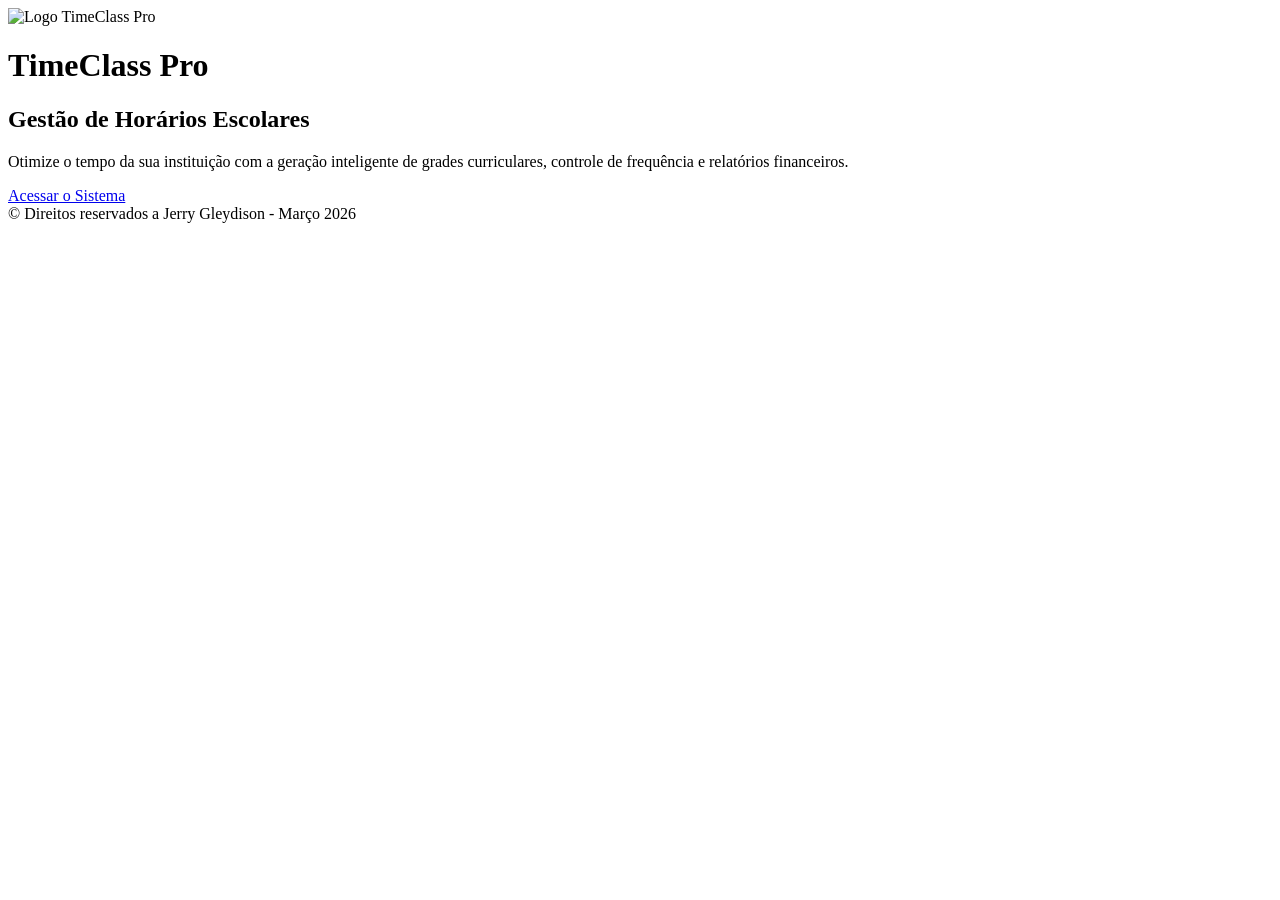
==== index.html @ b8c6cc27 "Add initial HTML structure for TimeClass PRO" ====
<!DOCTYPE html>
<html lang="pt-br">
<head>
    <meta charset="UTF-8">
    <meta name="viewport" content="width=device-width, initial-scale=1.0">
    <title>TimeClass PRO - Gestão Escolar Inteligente</title>
    <link rel="stylesheet" href="css/index.css">
    <link href="https://fonts.googleapis.com/css2?family=Inter:wght@400;600;700;800&display=swap" rel="stylesheet">
</head>
<body>
    <div class="main-wrapper">
        <div class="blob"></div>
        <div class="blob2"></div>

        <div class="glass-card">
            <img src="imagem/ICONE.png" class="brand-logo" alt="Logo TimeClass Pro">
            
            <h1 class="main-title"><span>TimeClass Pro</span></h1>
            <h2 class="subtitle">Gestão de Horários Escolares</h2>
            
            <p class="description">
                Otimize o tempo da sua instituição com a geração inteligente de grades curriculares, controle de frequência e relatórios financeiros.
            </p>
            
            <a href="login.html" class="btn-main">Acessar o Sistema</a>
            
            <footer>
                &copy; Direitos reservados a Jerry Gleydison - Março 2026
            </footer>
        </div>
    </div>
</body>
</html>
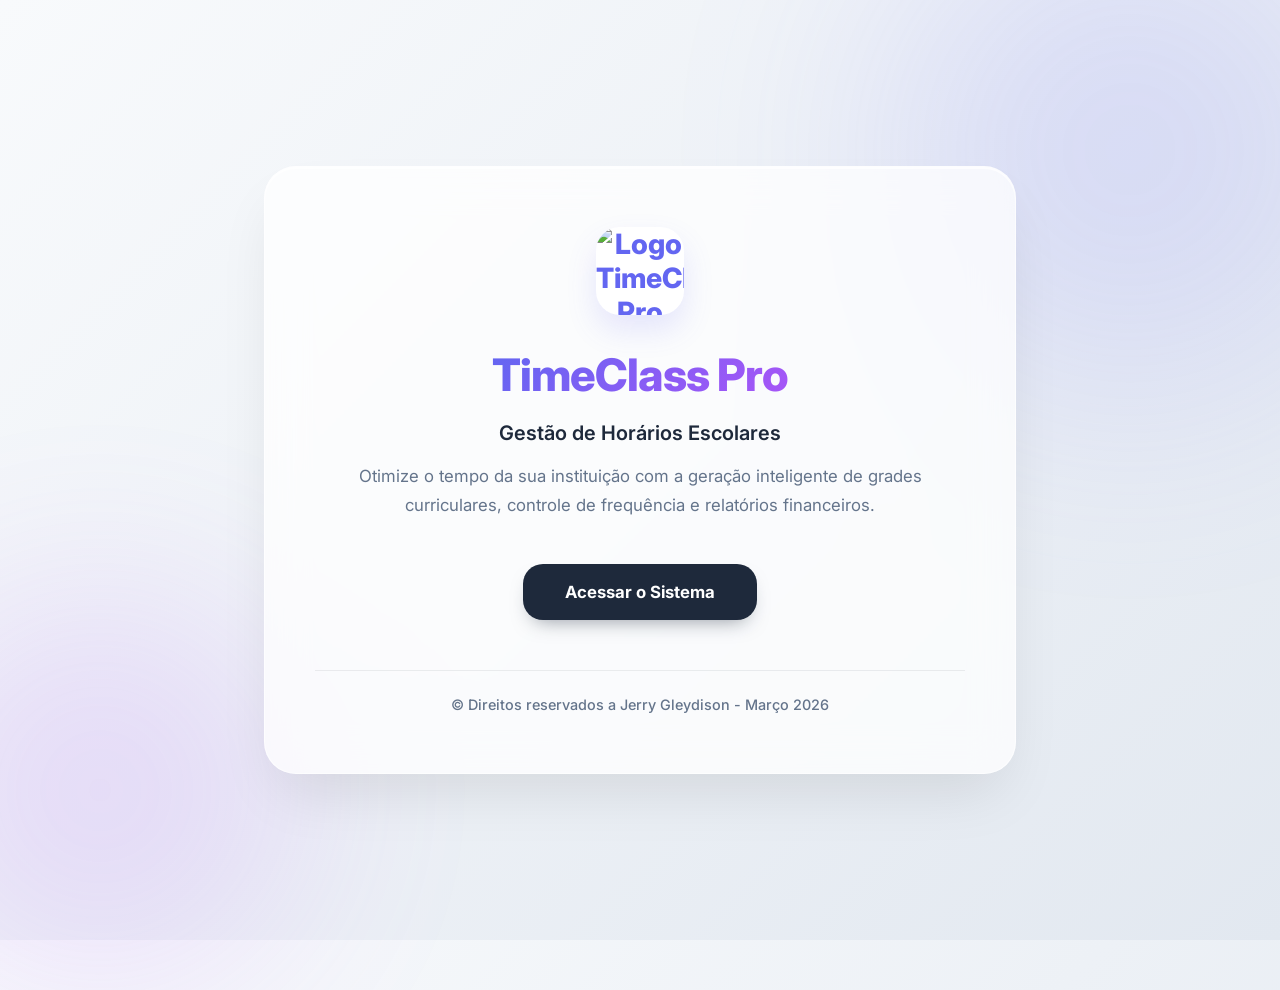
==== commit d61a0d39: "Update index.html" ====
--- a/index.html
+++ b/index.html
@@ -13,7 +13,7 @@
         <div class="blob2"></div>
 
         <div class="glass-card">
-            <img src="imagem/ICONE.png" class="brand-logo" alt="Logo TimeClass Pro">
+            <img src="imagem/IMG-20260407-WA0005.png" class="brand-logo" alt="Logo TimeClass Pro">
             
             <h1 class="main-title"><span>TimeClass Pro</span></h1>
             <h2 class="subtitle">Gestão de Horários Escolares</h2>
--- a/css/index.css
+++ b/css/index.css
@@ -0,0 +1,214 @@
+/* css/index.css */
+:root {
+    --primary: #6366f1;
+    --accent: #a855f7;
+    --text-dark: #1e293b;
+    --text-light: #64748b;
+    --glass: rgba(255, 255, 255, 0.75);
+}
+
+body {
+    background: linear-gradient(135deg, #f8fafc 0%, #e2e8f0 100%);
+    min-height: 100vh;
+    display: flex;
+    align-items: center;
+    justify-content: center;
+    overflow: hidden;
+    margin: 0;
+    font-family: 'Inter', sans-serif;
+}
+
+.main-wrapper {
+    position: relative;
+    width: 100%;
+    height: 100vh;
+    display: flex;
+    align-items: center;
+    justify-content: center;
+    padding: 20px;
+    z-index: 1;
+}
+
+/* Animações Flutuantes para o Fundo */
+@keyframes float1 {
+    0% { transform: translate(0, 0) scale(1); }
+    50% { transform: translate(30px, -30px) scale(1.05); }
+    100% { transform: translate(0, 0) scale(1); }
+}
+
+@keyframes float2 {
+    0% { transform: translate(0, 0) scale(1); }
+    50% { transform: translate(-30px, 30px) scale(0.95); }
+    100% { transform: translate(0, 0) scale(1); }
+}
+
+.blob {
+    position: absolute;
+    width: 500px;
+    height: 500px;
+    background: var(--primary);
+    filter: blur(120px);
+    border-radius: 50%;
+    z-index: -1;
+    top: -100px;
+    right: -100px;
+    opacity: 0.15;
+    animation: float1 15s ease-in-out infinite;
+}
+
+.blob2 {
+    position: absolute;
+    width: 400px;
+    height: 400px;
+    background: var(--accent);
+    filter: blur(100px);
+    border-radius: 50%;
+    z-index: -1;
+    bottom: -50px;
+    left: -100px;
+    opacity: 0.15;
+    animation: float2 18s ease-in-out infinite;
+}
+
+/* Animação de Entrada do Cartão */
+@keyframes slideUpFade {
+    from { 
+        opacity: 0; 
+        transform: translateY(40px); 
+    }
+    to { 
+        opacity: 1; 
+        transform: translateY(0); 
+    }
+}
+
+.glass-card {
+    background: var(--glass);
+    backdrop-filter: blur(20px);
+    -webkit-backdrop-filter: blur(20px);
+    border: 1px solid rgba(255, 255, 255, 0.6);
+    /* Reflexo interno no topo para maior realismo de vidro */
+    box-shadow: 0 30px 60px -15px rgba(0, 0, 0, 0.1), inset 0 2px 0 rgba(255, 255, 255, 0.7);
+    border-radius: 32px;
+    padding: 60px 50px;
+    width: 100%;
+    max-width: 650px;
+    text-align: center;
+    animation: slideUpFade 0.8s cubic-bezier(0.16, 1, 0.3, 1) forwards;
+}
+
+.brand-logo {
+    width: 88px;
+    height: 88px;
+    background: #ffffff;
+    border-radius: 24px;
+    display: flex;
+    align-items: center;
+    justify-content: center;
+    margin: 0 auto 35px;
+    box-shadow: 0 15px 30px rgba(99, 102, 241, 0.15);
+    font-weight: 800;
+    color: var(--primary);
+    font-size: 1.75rem;
+    transition: transform 0.3s ease;
+}
+
+.brand-logo:hover {
+    transform: scale(1.05) rotate(-5deg);
+}
+
+.main-title {
+    font-size: 2.8rem;
+    font-weight: 800;
+    margin-bottom: 20px;
+    color: var(--text-dark);
+    line-height: 1.15;
+    letter-spacing: -0.02em;
+}
+
+.main-title span {
+    background: linear-gradient(135deg, var(--primary), var(--accent));
+    background-clip: text;
+    -webkit-background-clip: text;
+    -webkit-text-fill-color: transparent;
+}
+
+.subtitle {
+    font-size: 1.25rem;
+    font-weight: 600;
+    color: var(--text-dark);
+    margin-bottom: 16px;
+}
+
+.description {
+    color: var(--text-light);
+    font-size: 1.05rem;
+    margin-bottom: 45px;
+    line-height: 1.7;
+    max-width: 90%;
+    margin-left: auto;
+    margin-right: auto;
+}
+
+.btn-main {
+    background: var(--text-dark);
+    color: #ffffff;
+    padding: 18px 42px;
+    border-radius: 20px;
+    text-decoration: none;
+    font-weight: 700;
+    font-size: 1.05rem;
+    transition: all 0.3s cubic-bezier(0.4, 0, 0.2, 1);
+    display: inline-block;
+    box-shadow: 0 10px 20px -10px rgba(30, 41, 59, 0.5);
+}
+
+.btn-main:hover {
+    background: var(--primary);
+    transform: translateY(-4px);
+    box-shadow: 0 20px 25px -10px rgba(99, 102, 241, 0.4);
+}
+
+footer {
+    margin-top: 50px;
+    color: var(--text-light);
+    font-size: 0.9rem;
+    border-top: 1px solid rgba(30, 41, 59, 0.08);
+    padding-top: 25px;
+    font-weight: 500;
+}
+
+/* Responsividade para Celulares */
+@media (max-width: 768px) {
+    .glass-card {
+        padding: 40px 25px;
+        border-radius: 28px;
+    }
+
+    .main-title {
+        font-size: 2.2rem;
+    }
+
+    .subtitle {
+        font-size: 1.15rem;
+    }
+
+    .description {
+        font-size: 0.95rem;
+        max-width: 100%;
+        margin-bottom: 35px;
+    }
+
+    .brand-logo {
+        width: 72px;
+        height: 72px;
+        margin-bottom: 25px;
+        font-size: 1.5rem;
+    }
+
+    .btn-main {
+        width: 100%;
+        padding: 16px 24px;
+        box-sizing: border-box;
+    }
+}
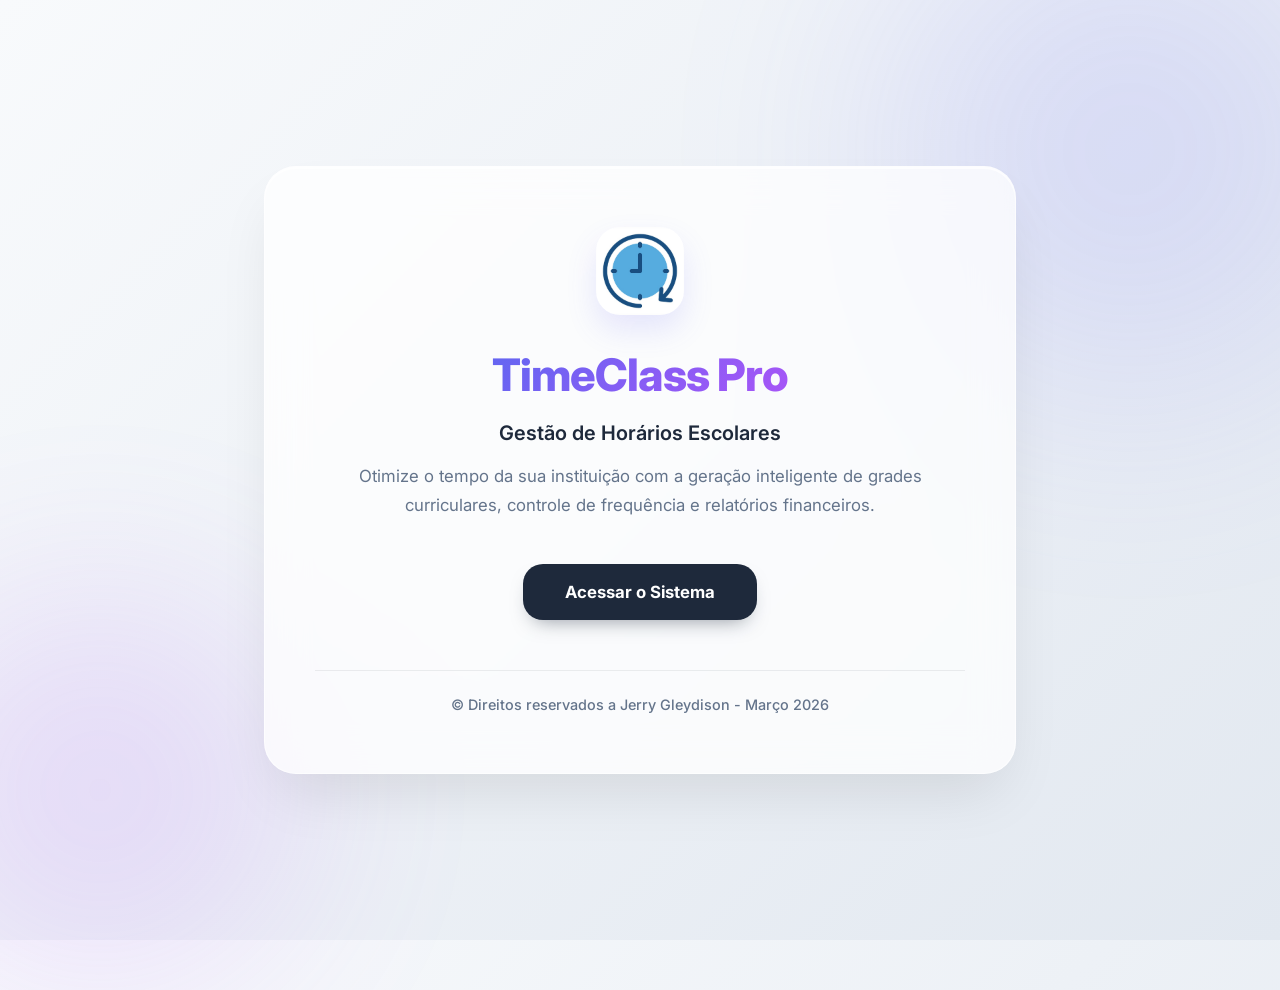
==== commit 95c0168d: "Update index.html" ====
--- a/index.html
+++ b/index.html
@@ -13,7 +13,7 @@
         <div class="blob2"></div>
 
         <div class="glass-card">
-            <img src="imagem/IMG-20260407-WA0005.png" class="brand-logo" alt="Logo TimeClass Pro">
+            <img src="imagem/IMG-20260407-WA0005.jpg" class="brand-logo" alt="Logo TimeClass Pro">
             
             <h1 class="main-title"><span>TimeClass Pro</span></h1>
             <h2 class="subtitle">Gestão de Horários Escolares</h2>
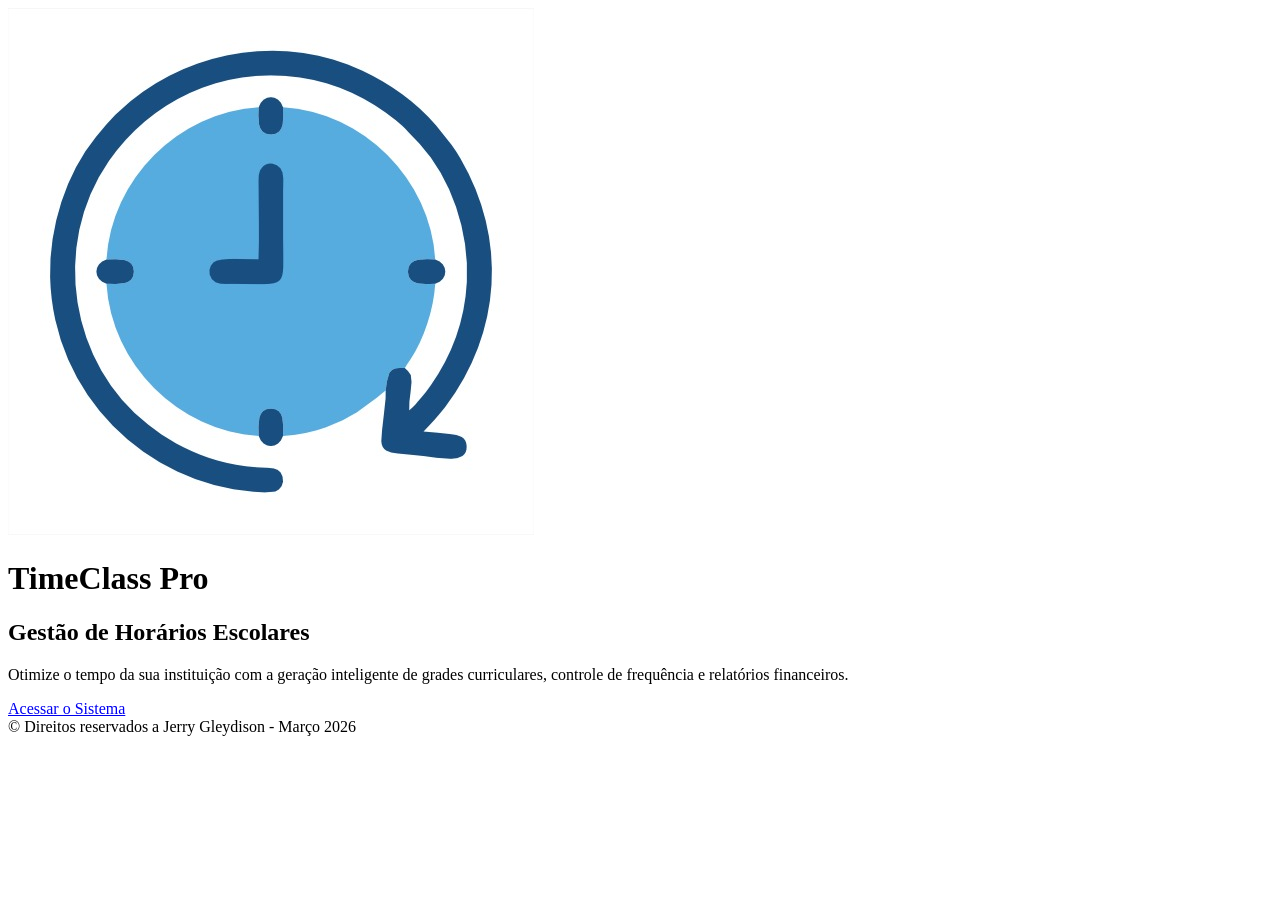
==== commit 4899b743: "Update index.html" ====
--- a/index.html
+++ b/index.html
@@ -4,7 +4,7 @@
     <meta charset="UTF-8">
     <meta name="viewport" content="width=device-width, initial-scale=1.0">
     <title>TimeClass PRO - Gestão Escolar Inteligente</title>
-    <link rel="stylesheet" href="css/index.css">
+    <link rel="stylesheet" href="CSS/index.css">
     <link href="https://fonts.googleapis.com/css2?family=Inter:wght@400;600;700;800&display=swap" rel="stylesheet">
 </head>
 <body>
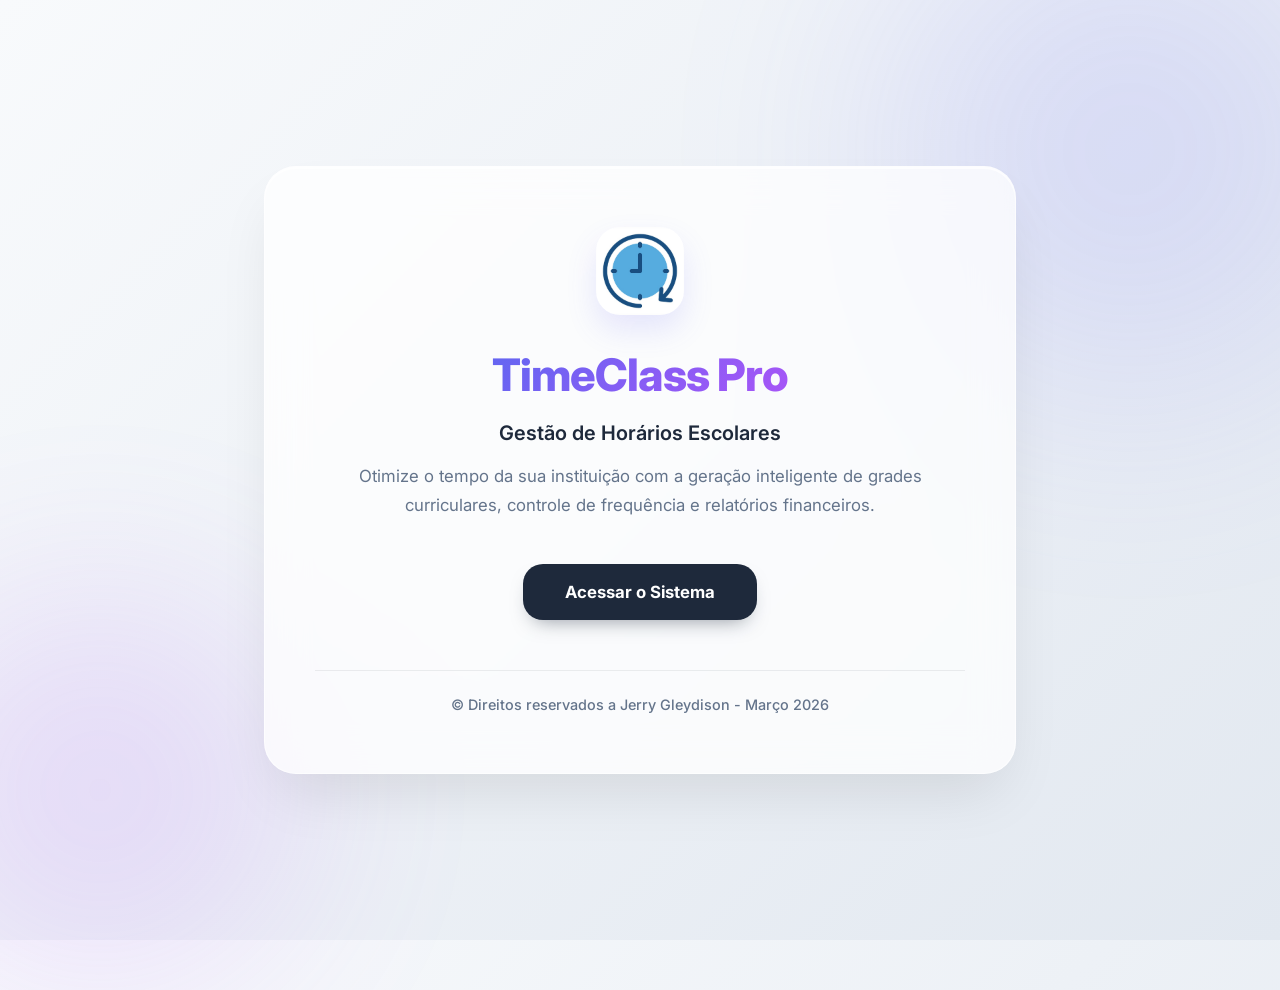
==== commit 210196ee: "Update index.html" ====
--- a/index.html
+++ b/index.html
@@ -4,7 +4,7 @@
     <meta charset="UTF-8">
     <meta name="viewport" content="width=device-width, initial-scale=1.0">
     <title>TimeClass PRO - Gestão Escolar Inteligente</title>
-    <link rel="stylesheet" href="CSS/index.css">
+    <link rel="stylesheet" href="css/index.css">
     <link href="https://fonts.googleapis.com/css2?family=Inter:wght@400;600;700;800&display=swap" rel="stylesheet">
 </head>
 <body>
--- a/css/index.css
+++ b/css/index.css
@@ -0,0 +1,214 @@
+/* css/index.css */
+:root {
+    --primary: #6366f1;
+    --accent: #a855f7;
+    --text-dark: #1e293b;
+    --text-light: #64748b;
+    --glass: rgba(255, 255, 255, 0.75);
+}
+
+body {
+    background: linear-gradient(135deg, #f8fafc 0%, #e2e8f0 100%);
+    min-height: 100vh;
+    display: flex;
+    align-items: center;
+    justify-content: center;
+    overflow: hidden;
+    margin: 0;
+    font-family: 'Inter', sans-serif;
+}
+
+.main-wrapper {
+    position: relative;
+    width: 100%;
+    height: 100vh;
+    display: flex;
+    align-items: center;
+    justify-content: center;
+    padding: 20px;
+    z-index: 1;
+}
+
+/* Animações Flutuantes para o Fundo */
+@keyframes float1 {
+    0% { transform: translate(0, 0) scale(1); }
+    50% { transform: translate(30px, -30px) scale(1.05); }
+    100% { transform: translate(0, 0) scale(1); }
+}
+
+@keyframes float2 {
+    0% { transform: translate(0, 0) scale(1); }
+    50% { transform: translate(-30px, 30px) scale(0.95); }
+    100% { transform: translate(0, 0) scale(1); }
+}
+
+.blob {
+    position: absolute;
+    width: 500px;
+    height: 500px;
+    background: var(--primary);
+    filter: blur(120px);
+    border-radius: 50%;
+    z-index: -1;
+    top: -100px;
+    right: -100px;
+    opacity: 0.15;
+    animation: float1 15s ease-in-out infinite;
+}
+
+.blob2 {
+    position: absolute;
+    width: 400px;
+    height: 400px;
+    background: var(--accent);
+    filter: blur(100px);
+    border-radius: 50%;
+    z-index: -1;
+    bottom: -50px;
+    left: -100px;
+    opacity: 0.15;
+    animation: float2 18s ease-in-out infinite;
+}
+
+/* Animação de Entrada do Cartão */
+@keyframes slideUpFade {
+    from { 
+        opacity: 0; 
+        transform: translateY(40px); 
+    }
+    to { 
+        opacity: 1; 
+        transform: translateY(0); 
+    }
+}
+
+.glass-card {
+    background: var(--glass);
+    backdrop-filter: blur(20px);
+    -webkit-backdrop-filter: blur(20px);
+    border: 1px solid rgba(255, 255, 255, 0.6);
+    /* Reflexo interno no topo para maior realismo de vidro */
+    box-shadow: 0 30px 60px -15px rgba(0, 0, 0, 0.1), inset 0 2px 0 rgba(255, 255, 255, 0.7);
+    border-radius: 32px;
+    padding: 60px 50px;
+    width: 100%;
+    max-width: 650px;
+    text-align: center;
+    animation: slideUpFade 0.8s cubic-bezier(0.16, 1, 0.3, 1) forwards;
+}
+
+.brand-logo {
+    width: 88px;
+    height: 88px;
+    background: #ffffff;
+    border-radius: 24px;
+    display: flex;
+    align-items: center;
+    justify-content: center;
+    margin: 0 auto 35px;
+    box-shadow: 0 15px 30px rgba(99, 102, 241, 0.15);
+    font-weight: 800;
+    color: var(--primary);
+    font-size: 1.75rem;
+    transition: transform 0.3s ease;
+}
+
+.brand-logo:hover {
+    transform: scale(1.05) rotate(-5deg);
+}
+
+.main-title {
+    font-size: 2.8rem;
+    font-weight: 800;
+    margin-bottom: 20px;
+    color: var(--text-dark);
+    line-height: 1.15;
+    letter-spacing: -0.02em;
+}
+
+.main-title span {
+    background: linear-gradient(135deg, var(--primary), var(--accent));
+    background-clip: text;
+    -webkit-background-clip: text;
+    -webkit-text-fill-color: transparent;
+}
+
+.subtitle {
+    font-size: 1.25rem;
+    font-weight: 600;
+    color: var(--text-dark);
+    margin-bottom: 16px;
+}
+
+.description {
+    color: var(--text-light);
+    font-size: 1.05rem;
+    margin-bottom: 45px;
+    line-height: 1.7;
+    max-width: 90%;
+    margin-left: auto;
+    margin-right: auto;
+}
+
+.btn-main {
+    background: var(--text-dark);
+    color: #ffffff;
+    padding: 18px 42px;
+    border-radius: 20px;
+    text-decoration: none;
+    font-weight: 700;
+    font-size: 1.05rem;
+    transition: all 0.3s cubic-bezier(0.4, 0, 0.2, 1);
+    display: inline-block;
+    box-shadow: 0 10px 20px -10px rgba(30, 41, 59, 0.5);
+}
+
+.btn-main:hover {
+    background: var(--primary);
+    transform: translateY(-4px);
+    box-shadow: 0 20px 25px -10px rgba(99, 102, 241, 0.4);
+}
+
+footer {
+    margin-top: 50px;
+    color: var(--text-light);
+    font-size: 0.9rem;
+    border-top: 1px solid rgba(30, 41, 59, 0.08);
+    padding-top: 25px;
+    font-weight: 500;
+}
+
+/* Responsividade para Celulares */
+@media (max-width: 768px) {
+    .glass-card {
+        padding: 40px 25px;
+        border-radius: 28px;
+    }
+
+    .main-title {
+        font-size: 2.2rem;
+    }
+
+    .subtitle {
+        font-size: 1.15rem;
+    }
+
+    .description {
+        font-size: 0.95rem;
+        max-width: 100%;
+        margin-bottom: 35px;
+    }
+
+    .brand-logo {
+        width: 72px;
+        height: 72px;
+        margin-bottom: 25px;
+        font-size: 1.5rem;
+    }
+
+    .btn-main {
+        width: 100%;
+        padding: 16px 24px;
+        box-sizing: border-box;
+    }
+}
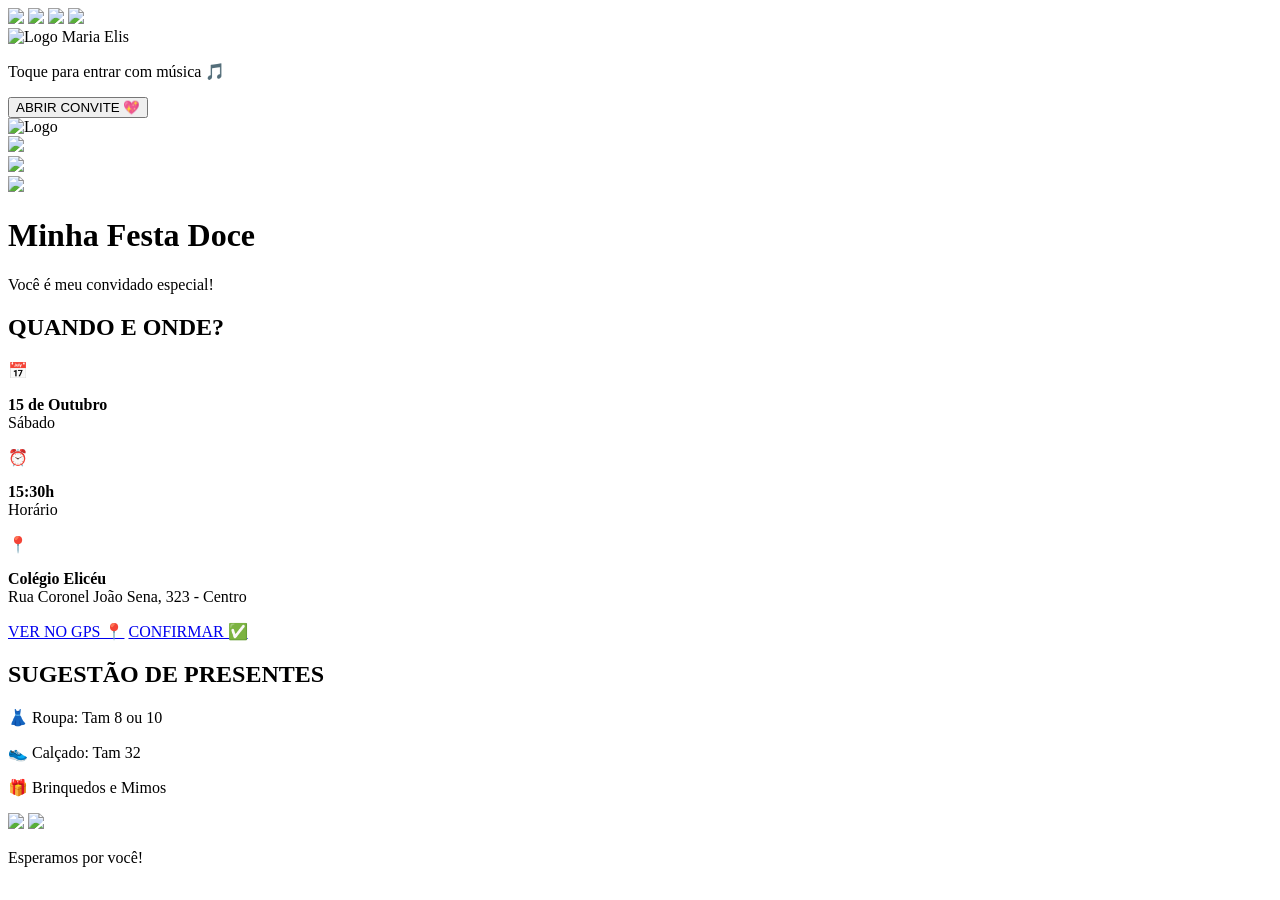
==== commit 0a61c7a2: "Update index.html" ====
--- a/index.html
+++ b/index.html
@@ -2,32 +2,101 @@
 <html lang="pt-br">
 <head>
     <meta charset="UTF-8">
-    <meta name="viewport" content="width=device-width, initial-scale=1.0">
-    <title>TimeClass PRO - Gestão Escolar Inteligente</title>
-    <link rel="stylesheet" href="css/index.css">
-    <link href="https://fonts.googleapis.com/css2?family=Inter:wght@400;600;700;800&display=swap" rel="stylesheet">
+    <meta name="viewport" content="width=device-width, initial-scale=1.0, maximum-scale=1.0, user-scalable=no">
+    
+    <title>Convite Maria Elis | 8 Anos</title>
+
+    <!-- META TAGS PARA O CARD NO WHATSAPP -->
+    <meta property="og:title" content="Convite Maria Elis - 8 Anos 💖">
+    <meta property="og:description" content="Você é meu convidado especial! Toque para abrir.">
+    <meta property="og:image" content="logo.png">
+    <meta property="og:type" content="website">
+
+    <link rel="stylesheet" href="style.css">
+    <link href="https://fonts.googleapis.com/css2?family=Pacifico&family=Poppins:wght@400;600;800&display=swap" rel="stylesheet">
 </head>
 <body>
-    <div class="main-wrapper">
-        <div class="blob"></div>
-        <div class="blob2"></div>
 
-        <div class="glass-card">
-            <img src="imagem/IMG-20260407-WA0005.jpg" class="brand-logo" alt="Logo TimeClass Pro">
+    <!-- TELA DE ENTRADA CORRIGIDA -->
+    <div id="overlay">
+        <!-- Personagens posicionados nas quinas -->
+        <img src="foto1.png" class="char-intro char-t-l">
+        <img src="foto2.png" class="char-intro char-t-r">
+        <img src="foto3.png" class="char-intro char-b-l">
+        <img src="foto4.png" class="char-intro char-b-r">
+
+        <div class="intro-content">
+            <div class="logo-intro-wrapper">
+                <img src="logo.png" alt="Logo Maria Elis" class="logo-intro jelly-anim">
+            </div>
             
-            <h1 class="main-title"><span>TimeClass Pro</span></h1>
-            <h2 class="subtitle">Gestão de Horários Escolares</h2>
-            
-            <p class="description">
-                Otimize o tempo da sua instituição com a geração inteligente de grades curriculares, controle de frequência e relatórios financeiros.
-            </p>
-            
-            <a href="login.html" class="btn-main">Acessar o Sistema</a>
-            
-            <footer>
-                &copy; Direitos reservados a Jerry Gleydison - Março 2026
-            </footer>
+            <div class="cta-area">
+                <p class="click-aviso">Toque para entrar com música 🎵</p>
+                <button id="btn-abrir">ABRIR CONVITE 💖</button>
+            </div>
         </div>
     </div>
+
+    <audio id="musica" src="fine.mp3" loop preload="auto"></audio>
+
+    <div class="main-wrapper">
+        <header class="section reveal">
+            <div class="logo-container">
+                <img src="logo.png" alt="Logo" class="logo-topo pulse">
+            </div>
+            <div class="trio-fotos">
+                <div class="moldura lateral f-left"><img src="foto2.png"></div>
+                <div class="moldura principal wiggle"><img src="foto1.png"></div>
+                <div class="moldura lateral f-right"><img src="foto3.png"></div>
+            </div>
+            <h1 class="titulo-script">Minha Festa Doce</h1>
+            <p class="subtitulo">Você é meu convidado especial!</p>
+        </header>
+
+        <section class="section reveal">
+            <div class="card-glass">
+                <h2 class="card-titulo">QUANDO E ONDE?</h2>
+                <div class="info-row">
+                    <div class="info-item">
+                        <span class="emoji-anim">📅</span>
+                        <p><strong>15 de Outubro</strong><br>Sábado</p>
+                    </div>
+                    <div class="info-item">
+                        <span class="emoji-anim">⏰</span>
+                        <p><strong>15:30h</strong><br>Horário</p>
+                    </div>
+                </div>
+                <div class="local-box">
+                    <span class="emoji-anim">📍</span>
+                    <p><strong>Colégio Elicéu</strong><br>Rua Coronel João Sena, 323 - Centro</p>
+                </div>
+                <div class="button-group">
+                    <a href="https://www.google.com/maps/search/?api=1&query=Colégio+Elicéu+Rua+Colonel+João+Sena+323+Centro" class="btn btn-mapa">VER NO GPS 📍</a>
+                    <a href="https://wa.me/5500000000000?text=Confirmamos+presença!" class="btn btn-confirmar">CONFIRMAR ✅</a>
+                </div>
+            </div>
+        </section>
+
+        <section class="section reveal">
+            <div class="card-glass pink-border">
+                <h2 class="card-titulo">SUGESTÃO DE PRESENTES</h2>
+                <div class="presentes-lista">
+                    <p>👗 Roupa: Tam 8 ou 10</p>
+                    <p>👟 Calçado: Tam 32</p>
+                    <p>🎁 Brinquedos e Mimos</p>
+                </div>
+            </div>
+        </section>
+
+        <footer class="section reveal">
+            <div class="chars-footer">
+                <img src="foto4.png" class="char-move">
+                <img src="foto5.png" class="char-move delay">
+            </div>
+            <p class="assinatura">Esperamos por você!</p>
+        </footer>
+    </div>
+
+    <script src="script.js"></script>
 </body>
 </html>
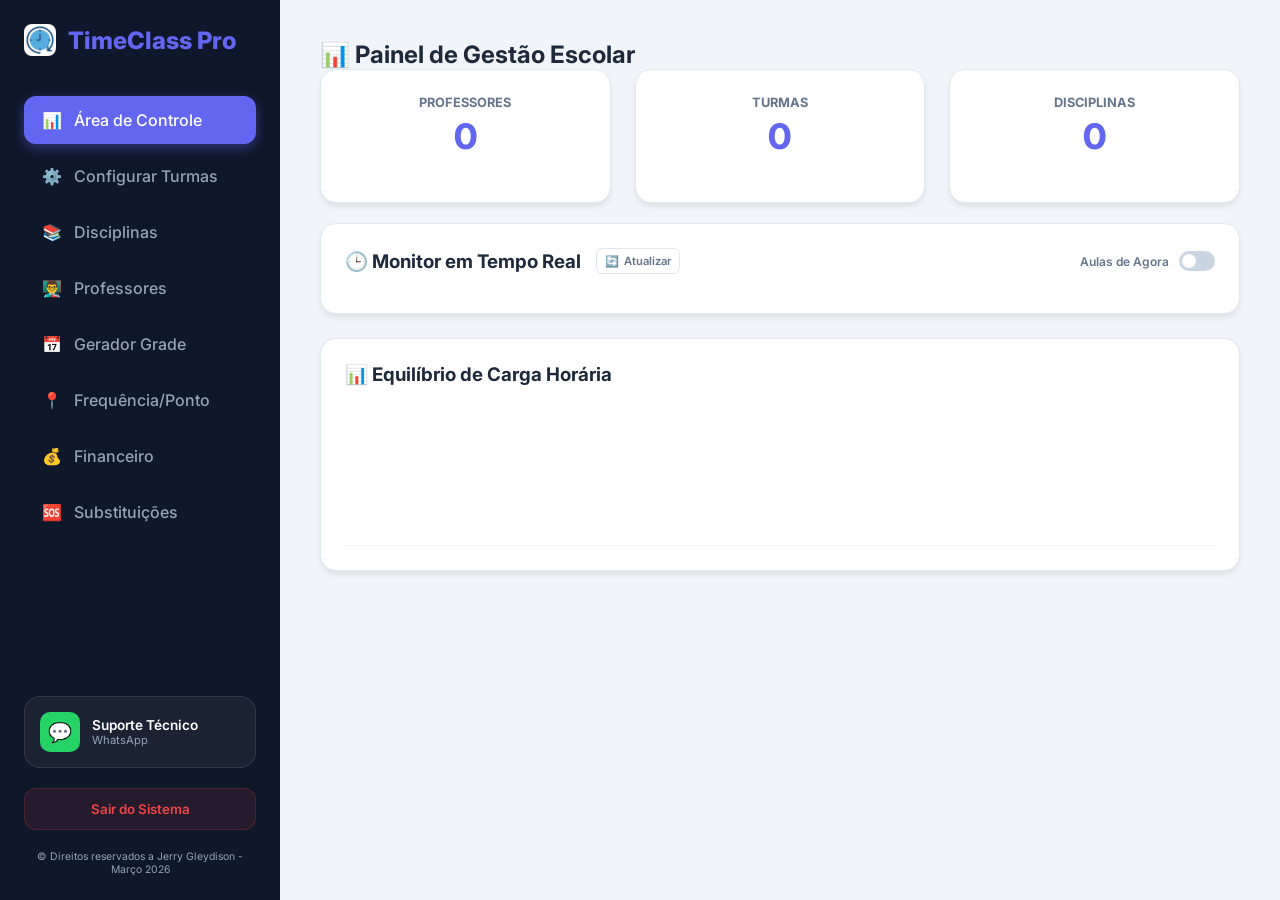
==== commit 73a358cf: "Update index.html" ====
--- a/index.html
+++ b/index.html
@@ -2,101 +2,294 @@
 <html lang="pt-br">
 <head>
     <meta charset="UTF-8">
-    <meta name="viewport" content="width=device-width, initial-scale=1.0, maximum-scale=1.0, user-scalable=no">
-    
-    <title>Convite Maria Elis | 8 Anos</title>
-
-    <!-- META TAGS PARA O CARD NO WHATSAPP -->
-    <meta property="og:title" content="Convite Maria Elis - 8 Anos 💖">
-    <meta property="og:description" content="Você é meu convidado especial! Toque para abrir.">
-    <meta property="og:image" content="logo.png">
-    <meta property="og:type" content="website">
-
-    <link rel="stylesheet" href="style.css">
-    <link href="https://fonts.googleapis.com/css2?family=Pacifico&family=Poppins:wght@400;600;800&display=swap" rel="stylesheet">
+    <meta name="viewport" content="width=device-width, initial-scale=1.0">
+    <title>TimeClass PRO - Painel de Gestão Escolar</title>
+    <link rel="stylesheet" href="css/style.css">
+    <link rel="stylesheet" href="css/admin.css">
+    <link rel="stylesheet" href="css/horario.css">
+    <link href="https://fonts.googleapis.com/css2?family=Inter:wght@400;500;600;700;800&display=swap" rel="stylesheet">
+    <script src="https://cdnjs.cloudflare.com/ajax/libs/html2pdf.js/0.10.1/html2pdf.bundle.min.js"></script>
+    <style>
+        .finance-tabs { display: flex; gap: 10px; margin-bottom: 20px; border-bottom: 2px solid #e2e8f0; padding-bottom: 10px; }
+        .fin-tab-btn { background: transparent; border: none; font-size: 1rem; font-weight: 600; color: #64748b; padding: 10px 20px; cursor: pointer; border-radius: 8px; transition: 0.3s; }
+        .fin-tab-btn.active { background: #e0e7ff; color: #4338ca; }
+        .fin-tab-btn:hover:not(.active) { background: #f1f5f9; }
+        .signature-line { width: 45%; border-top: 1px solid #1e293b; margin-top: 50px; padding-top: 10px; text-align: center; font-weight: 600; font-size: 0.85rem; color: #1e293b; }
+    </style>
 </head>
 <body>
-
-    <!-- TELA DE ENTRADA CORRIGIDA -->
-    <div id="overlay">
-        <!-- Personagens posicionados nas quinas -->
-        <img src="foto1.png" class="char-intro char-t-l">
-        <img src="foto2.png" class="char-intro char-t-r">
-        <img src="foto3.png" class="char-intro char-b-l">
-        <img src="foto4.png" class="char-intro char-b-r">
-
-        <div class="intro-content">
-            <div class="logo-intro-wrapper">
-                <img src="logo.png" alt="Logo Maria Elis" class="logo-intro jelly-anim">
+    <div class="admin-layout">
+        <aside class="sidebar" style="display: flex; flex-direction: column; justify-content: space-between; height: 100vh;">
+            <div class="sidebar-top">
+                <div class="sidebar-logo">
+                    <img src="imagem/IMG-20260407-WA0005.jpg" style="width:32px; height:32px; border-radius:8px; object-fit:cover;" alt="Logo" onerror="this.src='[data-uri]'">
+                    <span>TimeClass Pro</span>
+                </div>
+                <nav>
+                    <ul>
+                        <li class="nav-item active" data-section="sec-dash">📊 <span>Área de Controle</span></li>
+                        <li class="nav-item" data-section="sec-config">⚙️ <span>Configurar Turmas</span></li>
+                        <li class="nav-item" data-section="sec-cadastros">📚 <span>Disciplinas</span></li>
+                        <li class="nav-item" data-section="sec-professores">👨‍🏫 <span>Professores</span></li>
+                        <li class="nav-item" data-section="sec-horario">📅 <span>Gerador Grade</span></li>
+                        <li class="nav-item" data-section="sec-freq">📍 <span>Frequência/Ponto</span></li>
+                        <li class="nav-item" data-section="sec-finan">💰 <span>Financeiro</span></li>
+                        <li class="nav-item" data-section="sec-subs">🆘 <span>Substituições</span></li>
+                    </ul>
+                </nav>
             </div>
-            
-            <div class="cta-area">
-                <p class="click-aviso">Toque para entrar com música 🎵</p>
-                <button id="btn-abrir">ABRIR CONVITE 💖</button>
+            <div class="sidebar-bottom">
+                <a href="https://wa.me/99981453613" target="_blank" class="support-card">
+                    <div class="support-icon">💬</div>
+                    <div class="support-info"><span class="support-title">Suporte Técnico</span><span class="support-subtitle">WhatsApp</span></div>
+                </a>
+                <button id="btnLogout" class="btn-logout">Sair do Sistema</button>
+                <div style="text-align: center; font-size: 0.65rem; color: #94a3b8; margin-top: 20px;">
+                    &copy; Direitos reservados a Jerry Gleydison - Março 2026
+                </div>
             </div>
-        </div>
+        </aside>
+
+        <main class="main-content">
+            <section id="sec-dash" class="admin-section">
+                <div class="section-header"><h2>📊 Painel de Gestão Escolar</h2></div>
+                <div class="grid-3">
+                    <div class="stat-card"><h3>Professores</h3><p id="stat-teachers">0</p><div id="alert-teachers" class="stat-alert-pill"></div></div>
+                    <div class="stat-card"><h3>Turmas</h3><p id="stat-grades">0</p><div id="alert-grades" class="stat-alert-pill"></div></div>
+                    <div class="stat-card"><h3>Disciplinas</h3><p id="stat-subjects">0</p></div>
+                </div>
+                
+                <div class="card" style="margin-top: 20px;">
+                    <div style="display: flex; justify-content: space-between; align-items: center; margin-bottom: 15px;">
+                        <div style="display: flex; align-items: center; gap: 15px;">
+                            <h3 style="margin: 0;">🕒 Monitor em Tempo Real</h3>
+                            <button id="btnRefreshMonitor" title="Atualizar agora" style="background: none; border: 1px solid #e2e8f0; border-radius: 6px; padding: 5px 8px; cursor: pointer; color: #64748b; transition: 0.3s; display: flex; align-items: center; gap: 5px; font-size: 0.7rem; font-weight: 600;">
+                                <span id="iconRefresh">🔄</span> Atualizar
+                            </button>
+                        </div>
+                        <div class="monitor-toggle">
+                            <span id="txtToggle">Aulas de Agora</span>
+                            <label class="switch"><input type="checkbox" id="checkMonitor"><span class="slider round"></span></label>
+                        </div>
+                    </div>
+                    <div id="liveMonitorContainer" class="monitor-grid"></div>
+                </div>
+
+                <div class="card" style="margin-top: 20px;">
+                    <h3>📊 Equilíbrio de Carga Horária</h3>
+                    <div id="workloadChart" class="chart-container"></div>
+                </div>
+            </section>
+
+            <section id="sec-finan" class="admin-section hidden">
+                <div class="section-header"><h2>💰 Gestão Financeira</h2></div>
+                <div class="card">
+                    <div style="display:flex; gap:15px; margin-bottom:15px; align-items: flex-end; background: #f8fafc; padding: 15px; border-radius: 8px; flex-wrap: wrap;">
+                        <div class="input-group" style="margin: 0;"><label>Data de Fechamento</label>
+    <input type="date" id="financeEndDate" title="O sistema calculará automaticamente o ciclo a partir do dia seguinte do mês anterior.">
+</div>
+                        <div id="ratesContainer" style="display:flex; gap:10px; flex-wrap:wrap; flex:1; padding-left: 15px; border-left: 2px solid #e2e8f0;">
+                            <span style="color:#94a3b8; font-size:0.85rem; padding-top:10px;">Carregando cursos...</span>
+                        </div>
+                    </div>
+
+                    <div class="finance-tabs">
+                        <button class="fin-tab-btn active" id="tabBtnConsolidado">Visão Consolidada</button>
+                        <button class="fin-tab-btn" id="tabBtnIndividual">Relatório Individual</button>
+                    </div>
+
+                    <div id="financeConsolidadoWrapper">
+                        <p style="margin-bottom:15px; color:#64748b">Visão geral de todos os professores com base nos valores de cada curso.</p>
+                        <button class="btn-primary" id="btnGenerateFinanceReport" style="margin-bottom: 20px;">Gerar Tabela Geral</button>
+                        
+                        <div id="printFinanceArea">
+                            <div id="headerFinancePrint" style="display:none; text-align:center; margin-bottom:20px; border-bottom: 2px solid #6366f1; padding-bottom:15px">
+                                <h2 id="finSchoolNamePrint" style="margin:0; text-transform:uppercase">NOME DA ESCOLA</h2>
+                                <p id="finMonthLabelPrint" style="color:#64748b"></p>
+                            </div>
+                            <div id="financeResultContainer"><p style="text-align:center; color:#94a3b8; padding:40px">Aguardando geração...</p></div>
+                        </div>
+                        <button class="btn-primary hidden" id="btnExportFinancePDF" style="margin-top:20px; background:#10b981">📄 Baixar Relatório Consolidado (PDF)</button>
+                    </div>
+
+                    <div id="financeIndividualWrapper" class="hidden">
+                        <p style="margin-bottom:15px; color:#64748b">Relatório detalhado dia a dia e resumo dos valores ganhos por Nível/Curso.</p>
+                        <div style="display:flex; gap:15px; margin-bottom:20px; align-items: flex-end;">
+                            <div class="input-group" style="margin: 0; flex: 1;">
+                                <label>Selecione o Professor</label>
+                                <select id="financeTeacherSelect"><option value="">Aguardando professores...</option></select>
+                            </div>
+                            <button class="btn-primary" id="btnGenerateIndividualReport" style="background:#6366f1; height: 42px;">Gerar Extrato</button>
+                        </div>
+
+                        <div id="individualActions" class="hidden" style="display:flex; gap:10px; margin-bottom: 15px; justify-content: flex-end;">
+                            <button class="btn-primary" id="btnExportIndividualPDF" style="background:#10b981; font-size: 0.8rem; padding: 8px 15px;">📄 Baixar PDF Individual</button>
+                            <button class="btn-primary" id="btnSendWhatsAppIndividual" style="background:#25D366; font-size: 0.8rem; padding: 8px 15px;">💬 Enviar no WhatsApp</button>
+                        </div>
+
+                        <div id="printIndividualFinanceArea" style="background: white; border: 1px solid #e2e8f0; border-radius: 8px; padding: 20px; display: none;">
+                            <div style="text-align:center; border-bottom: 2px solid #6366f1; padding-bottom:15px; margin-bottom: 20px;">
+                                <h2 id="indSchoolName" style="margin:0; font-size: 1.2rem; text-transform:uppercase; color: #1e293b;"></h2>
+                                <h3 style="margin:5px 0 0; color: #4338ca; font-size: 1.1rem;">EXTRATO FINANCEIRO E FREQUÊNCIA DOCENTE</h3>
+                                <div style="display: flex; justify-content: space-between; margin-top: 15px; font-size: 0.9rem; font-weight: 600; color: #475569;">
+                                    <span>Professor(a): <span id="indProfName" style="color: #0f172a;"></span></span>
+                                    <span>Competência: <span id="indMonth" style="color: #0f172a;"></span></span>
+                                </div>
+                            </div>
+                            
+                            <div id="indTableContainer"></div>
+
+                            <div style="margin-top: 50px; display: flex; justify-content: space-between; align-items: flex-end; padding-bottom: 20px;">
+                                <div class="signature-line">
+                                    Assinatura do Professor(a)<br>
+                                    <span style="font-size: 0.7rem; color: #94a3b8; font-weight: 400;">Data: ____/____/________</span>
+                                </div>
+                                <div class="signature-line">
+                                    Direção / Coordenação<br>
+                                    <span style="font-size: 0.7rem; color: #94a3b8; font-weight: 400;">Data: ____/____/________</span>
+                                </div>
+                            </div>
+                        </div>
+                    </div>
+                </div>
+            </section>
+
+            <section id="sec-freq" class="admin-section hidden">
+                <div class="section-header"><h2>📍 Controle de Presença (Ponto Digital)</h2></div>
+                <div class="card">
+                    <div style="display:grid; grid-template-columns:1fr 1fr; gap:20px; margin-bottom:20px">
+                        <div class="input-group"><label>Filtrar Data</label><input type="date" id="freqDate"></div>
+                        <div class="input-group"><label>Filtrar Turma</label><select id="freqGradeFilter"><option value="">Todas as turmas</option></select></div>
+                    </div>
+                    <ul id="listAttendance" class="data-list"></ul>
+                </div>
+            </section>
+
+            <section id="sec-subs" class="admin-section hidden">
+                <div class="section-header"><h2>🆘 Gestão de Substituições (Faltas)</h2></div>
+                <div class="card">
+                    <p style="margin-bottom:20px; color:#64748b">Busque professores disponíveis para cobrir faltas. O sistema contabilizará a aula para o substituto.</p>
+                    <div style="display:grid; grid-template-columns:1fr 1fr 1fr 1fr; gap:10px; align-items: flex-end;">
+                        <div class="input-group" style="margin:0;"><label>Dia</label>
+                            <select id="subDaySearch">
+                                <option value="Segunda">Segunda</option><option value="Terça">Terça</option>
+                                <option value="Quarta">Quarta</option><option value="Quinta">Quinta</option>
+                                <option value="Sexta">Sexta</option>
+                            </select>
+                        </div>
+                        <div class="input-group" style="margin:0;"><label>Horário</label>
+                            <select id="subPeriodSearch">
+                                <option value="1">1º Horário</option><option value="2">2º Horário</option>
+                                <option value="3">3º Horário</option><option value="4">4º Horário</option>
+                                <option value="5">5º Horário</option><option value="6">6º Horário</option>
+                                <option value="7">7º Horário</option>
+                            </select>
+                        </div>
+                        <div class="input-group" style="margin:0;"><label>Turma que precisa</label>
+                            <select id="subGradeSearch"></select>
+                        </div>
+                        <button class="btn-primary" id="btnFindSubstitutes" style="height: 42px;">Buscar Disponíveis</button>
+                    </div>
+                    <ul id="listAvailableTeachers" class="data-list" style="margin-top:20px"></ul>
+                </div>
+            </section>
+
+            <section id="sec-config" class="admin-section hidden">
+                <div class="card">
+                    <div class="input-group"><label>Nome da Instituição</label><input type="text" id="inputSchoolName"></div>
+                    <div style="background:#f0f9ff; padding:15px; border-radius:12px; margin-bottom:15px; border:1px solid #bae6fd">
+                        <label style="font-weight:800; color:#0369a1">📍 Localização GPS</label>
+                        <div class="grid-2">
+                            <div class="input-group"><label>Latitude</label><input type="text" id="schoolLat"></div>
+                            <div class="input-group"><label>Longitude</label><input type="text" id="schoolLng"></div>
+                        </div>
+                        <button class="btn-primary" id="btnCaptureLocation" style="background:#0ea5e9">Capturar GPS Agora</button>
+                    </div>
+                    <button class="btn-primary" id="btnSaveSchoolName" style="width:100%; background:#10b981">Salvar Instituição</button>
+                    <hr style="margin:20px 0; border:1px solid #eee">
+                    <input type="hidden" id="editGradeId">
+                    <div class="input-group"><label>Nome da Turma</label><input type="text" id="gradeName"></div>
+                    <div class="input-group"><label>Curso (Nível de Ensino)</label><input type="text" id="courseName" placeholder="Ex: Ensino Médio, Anos Finais..."></div>
+                    <div class="grid-2">
+                        <div class="input-group"><label>Início</label><input type="time" id="startTime" value="07:15"></div>
+                        <div class="input-group"><label>Duração (min)</label><input type="number" id="lessonDuration" value="50"></div>
+                    </div>
+                    <div class="grid-2">
+                        <div class="input-group"><label>Intervalo após</label><select id="intervalAfter"><option value="1">1ª</option><option value="2">2ª</option><option value="3" selected>3ª</option><option value="4">4ª</option></select></div>
+                        <div class="input-group"><label>Duração Intervalo</label><input type="number" id="intervalDuration" value="15"></div>
+                    </div>
+                    <div class="input-group"><label>Logo</label><input type="file" id="schoolLogoInput"><img id="imgPreview" style="max-height:60px; display:none; margin-top:10px"></div>
+                    <button class="btn-primary" id="btnSaveConfig" style="width: 100%;">Salvar Turma</button>
+                </div>
+                <div class="card"><h3>Turmas Ativas</h3><ul id="listGrades" class="data-list"></ul></div>
+            </section>
+
+            <section id="sec-cadastros" class="admin-section hidden">
+                <div class="card">
+                    <h3>Matérias</h3>
+                    <input type="hidden" id="editSubjectId">
+                    <input type="text" id="subjectName" placeholder="Nome"><input type="text" id="subjectSigla" placeholder="Sigla">
+                    <label>Cor:</label><input type="color" id="subjectColor" value="#6366f1" style="height:40px; width:100%">
+                    <button class="btn-primary" id="btnSaveSubject" style="width:100%; margin-top:10px">Salvar</button>
+                    <ul id="listSubjects" class="data-list"></ul>
+                </div>
+            </section>
+
+            <section id="sec-professores" class="admin-section hidden">
+                <div class="card">
+                    <h3>Gestão de Professor</h3>
+                    <input type="hidden" id="editProfId">
+                    <input type="text" id="profName" placeholder="Nome" style="margin-bottom:10px">
+                    <input type="email" id="profEmail" placeholder="E-mail" style="margin-bottom:10px">
+                    <input type="password" id="profPassword" placeholder="Senha de acesso (mín. 6 caracteres)" style="margin-bottom:5px">
+                    <small style="color:#64748b; font-size:0.75rem;">💡 Deixe em branco para manter a senha atual ao editar</small>
+                    <div style="margin:15px 0"><label>Folgas:</label><br>
+                        <label><input type="checkbox" class="dia-folga" value="Segunda"> SEG</label>
+                        <label><input type="checkbox" class="dia-folga" value="Terça"> TER</label>
+                        <label><input type="checkbox" class="dia-folga" value="Quarta"> QUA</label>
+                        <label><input type="checkbox" class="dia-folga" value="Quinta"> QUI</label>
+                        <label><input type="checkbox" class="dia-folga" value="Sexta"> SEX</label>
+                    </div>
+                    <div style="background:#f1f5f9; padding:15px; border-radius:10px">
+                        <label>Vincular Matéria/Turma:</label>
+                        <div style="display:flex; gap:10px"><select id="vinculoSubject"></select><select id="vinculoGrade"></select><button class="btn-primary" id="btnAddVinculo">+</button></div>
+                        <ul id="tempVinculosList" style="margin-top:10px"></ul>
+                    </div>
+                    <button class="btn-primary" id="btnSaveFullProf" style="width:100%; margin-top:15px">Salvar Professor</button>
+                </div>
+                <div class="card"><h3>Lista de Docentes</h3><ul id="listProfessors" class="data-list"></ul></div>
+            </section>
+
+            <section id="sec-horario" class="admin-section hidden">
+                <div class="card horario-wrapper">
+                    <div class="horario-controls">
+                        <h3>⚙️ Editor de Grade</h3>
+                        <select id="selectGrade" style="width:100%; margin-bottom:20px; padding:10px; border-radius:6px; border:1px solid #cbd5e1;"></select>
+                        <div style="display:flex; flex-direction:column; gap:10px;">
+                            <button class="btn-primary" id="btnSaveFullSchedule">💾 Salvar Grade</button>
+                            <button class="btn-primary" id="btnExportPdfAdmin" style="background:#10b981">📄 Baixar PDF</button>
+                            <button class="btn-primary" id="btnCopyPublicLink" style="background:#6366f1">🔗 Link Público</button>
+                        </div>
+                    </div>
+                    <div class="horario-preview">
+                        <div class="print-area-wrapper">
+                            <div id="printAreaAdmin">
+                                <div id="headerGradeAdmin" style="display:none; background:white; padding:15px 0; border-bottom: 2px solid #6366f1; margin-bottom: 10px;">
+                                    <div style="display:flex; justify-content: space-between; align-items: center; width: 100%;">
+                                        <div style="flex: 1.2; text-align:left;"><h1 class="modern-title" style="margin:0; font-size: 0.85rem; padding: 5px 12px;">HORÁRIO ESCOLAR <span class="currentYear"></span></h1></div>
+                                        <div style="text-align:center; padding: 0 10px;"><h2 id="viewSchoolNameAdmin" style="margin:0; font-size:1rem; text-transform:uppercase;">ESCOLA</h2><p style="margin:2px 0 0; font-size:0.75rem;"><span id="viewGradeAdmin"></span> | <span id="viewCourseAdmin"></span></p></div>
+                                        <div style="text-align:right;"><img id="schoolLogoPrint" src="" style="max-height:60px;"></div>
+                                    </div>
+                                </div>
+                                <div id="timetableContainer"></div>
+                                <div class="pdf-footer" style="display:none; text-align:center; font-size:0.55rem; color:#94a3b8; margin-top:5px; border-top:1px solid #eee; padding-top:1px">Jerry Gleydison &copy; <span class="currentYear"></span></div>
+                            </div>
+                        </div>
+                    </div>
+                </div>
+            </section>
+        </main>
     </div>
-
-    <audio id="musica" src="fine.mp3" loop preload="auto"></audio>
-
-    <div class="main-wrapper">
-        <header class="section reveal">
-            <div class="logo-container">
-                <img src="logo.png" alt="Logo" class="logo-topo pulse">
-            </div>
-            <div class="trio-fotos">
-                <div class="moldura lateral f-left"><img src="foto2.png"></div>
-                <div class="moldura principal wiggle"><img src="foto1.png"></div>
-                <div class="moldura lateral f-right"><img src="foto3.png"></div>
-            </div>
-            <h1 class="titulo-script">Minha Festa Doce</h1>
-            <p class="subtitulo">Você é meu convidado especial!</p>
-        </header>
-
-        <section class="section reveal">
-            <div class="card-glass">
-                <h2 class="card-titulo">QUANDO E ONDE?</h2>
-                <div class="info-row">
-                    <div class="info-item">
-                        <span class="emoji-anim">📅</span>
-                        <p><strong>15 de Outubro</strong><br>Sábado</p>
-                    </div>
-                    <div class="info-item">
-                        <span class="emoji-anim">⏰</span>
-                        <p><strong>15:30h</strong><br>Horário</p>
-                    </div>
-                </div>
-                <div class="local-box">
-                    <span class="emoji-anim">📍</span>
-                    <p><strong>Colégio Elicéu</strong><br>Rua Coronel João Sena, 323 - Centro</p>
-                </div>
-                <div class="button-group">
-                    <a href="https://www.google.com/maps/search/?api=1&query=Colégio+Elicéu+Rua+Colonel+João+Sena+323+Centro" class="btn btn-mapa">VER NO GPS 📍</a>
-                    <a href="https://wa.me/5500000000000?text=Confirmamos+presença!" class="btn btn-confirmar">CONFIRMAR ✅</a>
-                </div>
-            </div>
-        </section>
-
-        <section class="section reveal">
-            <div class="card-glass pink-border">
-                <h2 class="card-titulo">SUGESTÃO DE PRESENTES</h2>
-                <div class="presentes-lista">
-                    <p>👗 Roupa: Tam 8 ou 10</p>
-                    <p>👟 Calçado: Tam 32</p>
-                    <p>🎁 Brinquedos e Mimos</p>
-                </div>
-            </div>
-        </section>
-
-        <footer class="section reveal">
-            <div class="chars-footer">
-                <img src="foto4.png" class="char-move">
-                <img src="foto5.png" class="char-move delay">
-            </div>
-            <p class="assinatura">Esperamos por você!</p>
-        </footer>
-    </div>
-
-    <script src="script.js"></script>
+    <script type="module" src="js/admin.js"></script>
 </body>
 </html>
--- a/css/style.css
+++ b/css/style.css
@@ -0,0 +1,22 @@
+/* css/style.css */
+* {
+    margin: 0;
+    padding: 0;
+    box-sizing: border-box;
+    font-family: 'Inter', sans-serif;
+}
+
+.hidden { display: none !important; }
+
+.btn-primary {
+    background: #6366f1;
+    color: white;
+    padding: 12px 24px;
+    border-radius: 12px;
+    border: none;
+    font-weight: 600;
+    cursor: pointer;
+    transition: 0.3s;
+}
+
+.btn-primary:hover { opacity: 0.9; }
--- a/css/admin.css
+++ b/css/admin.css
@@ -0,0 +1,151 @@
+/* css/admin.css */
+:root {
+    --side-bg: #0f172a;
+    --accent: #6366f1;
+    --accent-hover: #4f46e5;
+    --bg-main: #f1f5f9;
+    --white: #ffffff;
+    --text-main: #1e293b;
+    --text-muted: #64748b;
+    --radius-md: 10px;
+    --radius-lg: 16px;
+    --shadow: 0 4px 6px -1px rgba(0,0,0,0.1);
+}
+
+body { background: var(--bg-main); margin: 0; font-family: 'Inter', sans-serif; color: var(--text-main); }
+.admin-layout { display: flex; height: 100vh; width: 100vw; overflow: hidden; }
+
+.sidebar { width: 280px; background: var(--side-bg); color: #fff; display: flex; flex-direction: column; padding: 24px; justify-content: space-between; }
+.sidebar-logo { font-size: 1.5rem; font-weight: 800; color: var(--accent); margin-bottom: 40px; display: flex; align-items: center; gap: 12px; }
+.nav-item { list-style: none; padding: 14px 18px; border-radius: 12px; margin-bottom: 8px; cursor: pointer; display: flex; align-items: center; gap: 12px; color: #94a3b8; font-weight: 500; transition: 0.2s ease; }
+.nav-item:hover { background: #1e293b; color: #fff; }
+.nav-item.active { background: var(--accent); color: #fff; box-shadow: 0 4px 12px rgba(99, 102, 241, 0.4); }
+
+.support-card { background: rgba(255, 255, 255, 0.05); border: 1px solid rgba(255, 255, 255, 0.1); border-radius: 16px; padding: 15px; display: flex; align-items: center; gap: 12px; text-decoration: none; margin-bottom: 20px; transition: 0.3s; }
+.support-card:hover { background: rgba(255, 255, 255, 0.1); border-color: #25d366; }
+.support-icon { width: 40px; height: 40px; background: #25d366; border-radius: 10px; display: flex; align-items: center; justify-content: center; color: white; font-size: 1.2rem; }
+.support-info { display: flex; flex-direction: column; }
+.support-title { color: white; font-size: 0.85rem; font-weight: 600; }
+.support-subtitle { color: #94a3b8; font-size: 0.7rem; }
+
+.btn-logout { width: 100%; background: rgba(239, 68, 68, 0.1); color: #ef4444; border: 1px solid rgba(239, 68, 68, 0.2); padding: 12px; border-radius: 12px; cursor: pointer; font-weight: 600; }
+.btn-logout:hover { background: #ef4444; color: white; }
+
+.main-content { flex: 1; padding: 40px; overflow-y: auto; background: var(--bg-main); }
+.grid-3 { display: grid; grid-template-columns: repeat(3, 1fr); gap: 24px; margin-bottom: 20px; }
+.stat-card { background: #fff; padding: 25px; border-radius: 16px; text-align: center; box-shadow: var(--shadow); border: 1px solid #e2e8f0; position: relative; }
+.stat-card h3 { font-size: 0.8rem; color: var(--text-muted); margin-bottom: 5px; text-transform: uppercase; }
+.stat-card p { font-size: 2.2rem; font-weight: 800; color: var(--accent); margin: 0; }
+
+/* ALERTAS SUTIS */
+.stat-alert-pill { font-size: 0.65rem; color: #ef4444; font-weight: 700; margin-top: 5px; min-height: 15px; }
+
+/* MONITOR & SWITCH */
+.monitor-grid { display: grid; grid-template-columns: repeat(auto-fit, minmax(200px, 1fr)); gap: 15px; }
+.monitor-card { background: #fff; padding: 12px; border-radius: 12px; box-shadow: 0 2px 5px rgba(0,0,0,0.05); display: flex; flex-direction: column; transition: 0.3s; border: 1px solid #e2e8f0; }
+.m-grade { font-size: 0.65rem; text-transform: uppercase; font-weight: 700; color: #94a3b8; }
+.m-sub { font-size: 0.95rem; font-weight: 800; color: #1e293b; margin: 2px 0; }
+.m-prof { font-size: 0.75rem; color: #64748b; }
+
+.monitor-toggle { display: flex; align-items: center; gap: 10px; font-size: 0.75rem; font-weight: 600; color: var(--text-muted); }
+.switch { position: relative; display: inline-block; width: 36px; height: 20px; }
+.switch input { opacity: 0; width: 0; height: 0; }
+.slider { position: absolute; cursor: pointer; top: 0; left: 0; right: 0; bottom: 0; background-color: #cbd5e1; transition: .4s; border-radius: 34px; }
+.slider:before { position: absolute; content: ""; height: 14px; width: 14px; left: 3px; bottom: 3px; background-color: white; transition: .4s; border-radius: 50%; }
+input:checked + .slider { background-color: var(--accent); }
+input:checked + .slider:before { transform: translateX(16px); }
+
+/* GRÁFICO CARGA HORÁRIA */
+.chart-container { display: flex; align-items: flex-end; gap: 12px; height: 160px; padding: 25px 10px 0; border-bottom: 1px solid #f1f5f9; overflow-x: auto; }
+.chart-bar-col { display: flex; flex-direction: column; align-items: center; flex: 1; min-width: 55px; }
+.chart-bar-fill { width: 22px; background: var(--accent); border-radius: 4px 4px 0 0; transition: height 0.6s ease; position: relative; }
+.chart-bar-fill::after { content: attr(data-val); position: absolute; top: -18px; font-size: 0.65rem; font-weight: 800; width: 100%; text-align: center; }
+.chart-label { font-size: 0.6rem; color: var(--text-muted); margin-top: 8px; text-align: center; white-space: nowrap; overflow: hidden; text-overflow: ellipsis; width: 100%; }
+
+.card { background: #fff; border-radius: 16px; padding: 24px; border: 1px solid #e2e8f0; margin-bottom: 24px; box-shadow: var(--shadow); }
+.grid-2 { display: grid; grid-template-columns: repeat(auto-fit, minmax(350px, 1fr)); gap: 24px; }
+.input-group { margin-bottom: 20px; }
+.input-group label { display: block; font-size: 0.85rem; font-weight: 700; color: var(--text-muted); margin-bottom: 8px; }
+input, select { width: 100%; padding: 12px; border-radius: 10px; border: 1px solid #e2e8f0; background: #f8fafc; font-family: inherit; }
+.data-list { list-style: none; padding: 0; }
+.data-list li { background: #f8fafc; padding: 14px 18px; border-radius: 12px; margin-bottom: 10px; display: flex; justify-content: space-between; align-items: center; border: 1px solid #f1f5f9; }
+.subject-color-tag { width: 10px; height: 10px; border-radius: 50%; display: inline-block; margin-right: 10px; }
+.btn-edit { background: #fef9c3; color: #a16207; border: none; padding: 6px 12px; border-radius: 8px; cursor: pointer; font-size: 0.75rem; font-weight: 700; margin-right: 5px; }
+.btn-delete { background: #fee2e2; color: #b91c1c; border: none; padding: 6px 12px; border-radius: 8px; cursor: pointer; font-size: 0.75rem; font-weight: 700; }
+.hidden { display: none !important; }
+
+@media (max-width: 768px) {
+    /* 1. Ajuste do Layout Geral */
+    .admin-layout {
+        display: flex !important;
+        flex-direction: column !important;
+        height: 100vh !important;
+    }
+
+    /* 2. Menu no TOPO (Compacto) */
+    .sidebar {
+        width: 100% !important;
+        height: auto !important;
+        padding: 10px 15px !important;
+        background: #0f172a !important;
+        position: relative !important;
+        display: block !important;
+    }
+
+    .sidebar-logo { margin-bottom: 5px !important; font-size: 1rem !important; }
+    
+    .sidebar nav ul {
+        display: flex !important;
+        flex-direction: row !important;
+        overflow-x: auto !important;
+        gap: 8px !important;
+        padding-bottom: 5px !important;
+        scrollbar-width: none;
+    }
+    .sidebar nav ul::-webkit-scrollbar { display: none; }
+
+    .nav-item {
+        flex: 0 0 auto !important;
+        padding: 8px 15px !important;
+        font-size: 0.75rem !important;
+        margin-bottom: 0 !important;
+    }
+
+    /* 3. Área de Dados (Centro) */
+    .main-content {
+        flex: 1 !important; /* Ocupa o espaço entre o topo e a base */
+        padding: 15px !important;
+        overflow-y: auto !important;
+        padding-bottom: 180px !important; /* Espaço para não cobrir os dados com o rodapé */
+    }
+
+    /* 4. Suporte, Sair e Direitos na BASE (Fixo) */
+    .sidebar-bottom {
+        display: flex !important;
+        flex-direction: column !important;
+        background: #0f172a !important;
+        padding: 15px !important;
+        position: fixed !important;
+        bottom: 0 !important;
+        left: 0 !important;
+        right: 0 !important;
+        z-index: 1000 !important;
+        border-top: 1px solid rgba(255,255,255,0.1) !important;
+        box-shadow: 0 -5px 15px rgba(0,0,0,0.2) !important;
+    }
+
+    .support-card {
+        margin-bottom: 10px !important;
+        padding: 10px !important;
+    }
+
+    .btn-logout {
+        padding: 10px !important;
+        font-size: 0.8rem !important;
+    }
+    
+    .copyright-mobile {
+        display: block !important;
+        margin-top: 8px !important;
+    }
+}
--- a/css/horario.css
+++ b/css/horario.css
@@ -0,0 +1,139 @@
+/* css/horario.css */
+
+/* --- ESTILOS COMPARTILHADOS (MANTIDOS PARA O ADMIN) --- */
+.modern-title {
+    background: linear-gradient(90deg, #6366f1, #a855f7);
+    color: white;
+    padding: 8px 25px;
+    border-radius: 50px;
+    display: inline-block;
+    font-size: 1.1rem;
+    font-weight: 800;
+    box-shadow: 0 4px 10px rgba(99, 102, 241, 0.2);
+    white-space: nowrap;
+}
+
+#viewSchoolNameAdmin { white-space: nowrap; overflow: hidden; text-overflow: ellipsis; }
+
+table { width: 100%; border-collapse: separate; border-spacing: 3px; margin: 8px 0; table-layout: fixed; }
+
+th {
+    background: #f8fafc; padding: 6px 2px; font-size: 0.6rem;
+    text-transform: uppercase; color: #475569; border-radius: 4px; border: 1px solid #e2e8f0;
+}
+
+td { padding: 0; text-align: center; vertical-align: middle; }
+
+.time-column {
+    font-weight: 700; color: #6366f1; font-size: 0.65rem;
+    background: #fff; border: 1px solid #e2e8f0; border-radius: 6px;
+    width: 100px; height: 42px;
+}
+
+.intervalo-row td {
+    background: #f1f5f9 !important; color: #94a3b8 !important;
+    font-weight: 800; font-size: 0.55rem; letter-spacing: 8px;
+    text-transform: uppercase; border-radius: 6px; height: 22px;
+}
+
+.subject-cell {
+    font-weight: 700; font-size: 0.7rem; border-radius: 6px;
+    height: 100%; display: flex; align-items: center; justify-content: center;
+    text-align: center; padding: 2px; white-space: nowrap; overflow: hidden;
+}
+
+.schedule-select {
+    width: 95%; padding: 4px; border-radius: 6px; border: 1px solid #e2e8f0;
+    font-size: 0.65rem; height: 38px; background: white;
+}
+
+.subject-color-tag { width: 8px; height: 8px; border-radius: 50%; display: inline-block; margin-right: 6px; }
+
+/* ============================================================
+   DESIGN EXCLUSIVO E MODERNIZADO DO PROFESSOR (PREMIUM)
+   ============================================================ */
+
+/* Agenda do Dia - Estilo Mobile App */
+.agenda-scroll {
+    display: flex;
+    gap: 15px;
+    overflow-x: auto;
+    padding: 15px 5px;
+    scrollbar-width: none;
+}
+.agenda-scroll::-webkit-scrollbar { display: none; }
+
+.agenda-card {
+    min-width: 190px;
+    background: white;
+    padding: 20px;
+    border-radius: 24px;
+    box-shadow: 0 10px 20px rgba(0,0,0,0.04);
+    border: 1px solid #f1f5f9;
+    display: flex;
+    flex-direction: column;
+    gap: 6px;
+    transition: all 0.3s cubic-bezier(0.4, 0, 0.2, 1);
+    flex-shrink: 0;
+}
+
+.agenda-card.active {
+    background: #ffffff;
+    border-color: #6366f1;
+    transform: translateY(-8px);
+    box-shadow: 0 15px 30px rgba(99, 102, 241, 0.15);
+}
+
+.agenda-card small { font-size: 0.7rem; color: #94a3b8; font-weight: 700; text-transform: uppercase; }
+.agenda-card strong { font-size: 1.1rem; color: #0f172a; font-weight: 800; }
+.agenda-card span { font-size: 0.9rem; font-weight: 600; }
+
+.live-tag {
+    font-size: 0.6rem;
+    background: #4f46e5;
+    color: white;
+    padding: 4px 12px;
+    border-radius: 12px;
+    width: fit-content;
+    margin-top: 10px;
+    font-weight: 800;
+    animation: pulse-prof 2s infinite;
+}
+
+@keyframes pulse-prof {
+    0% { opacity: 1; transform: scale(1); }
+    50% { opacity: 0.7; transform: scale(0.95); }
+    100% { opacity: 1; transform: scale(1); }
+}
+
+/* Células da Tabela Professor (Cards Compactos) */
+.prof-subject-pill {
+    font-weight: 700;
+    border-radius: 14px;
+    height: 90%;
+    width: 95%;
+    margin: 0 auto;
+    display: flex;
+    align-items: center;
+    justify-content: center;
+    text-align: center;
+    font-size: 0.85rem;
+    box-shadow: 0 4px 6px -1px rgba(0, 0, 0, 0.1);
+    border: 1px solid rgba(255, 255, 255, 0.2);
+    transition: 0.2s;
+}
+
+.prof-time-col {
+    font-weight: 800;
+    color: #4f46e5;
+    font-size: 0.75rem;
+    background: #fff;
+    border-radius: 14px;
+    height: 55px; /* Mais alto no A4 */
+}
+
+@media print {
+    body { background: white !important; }
+    .no-print { display: none !important; }
+    * { -webkit-print-color-adjust: exact !important; print-color-adjust: exact !important; }
+}
